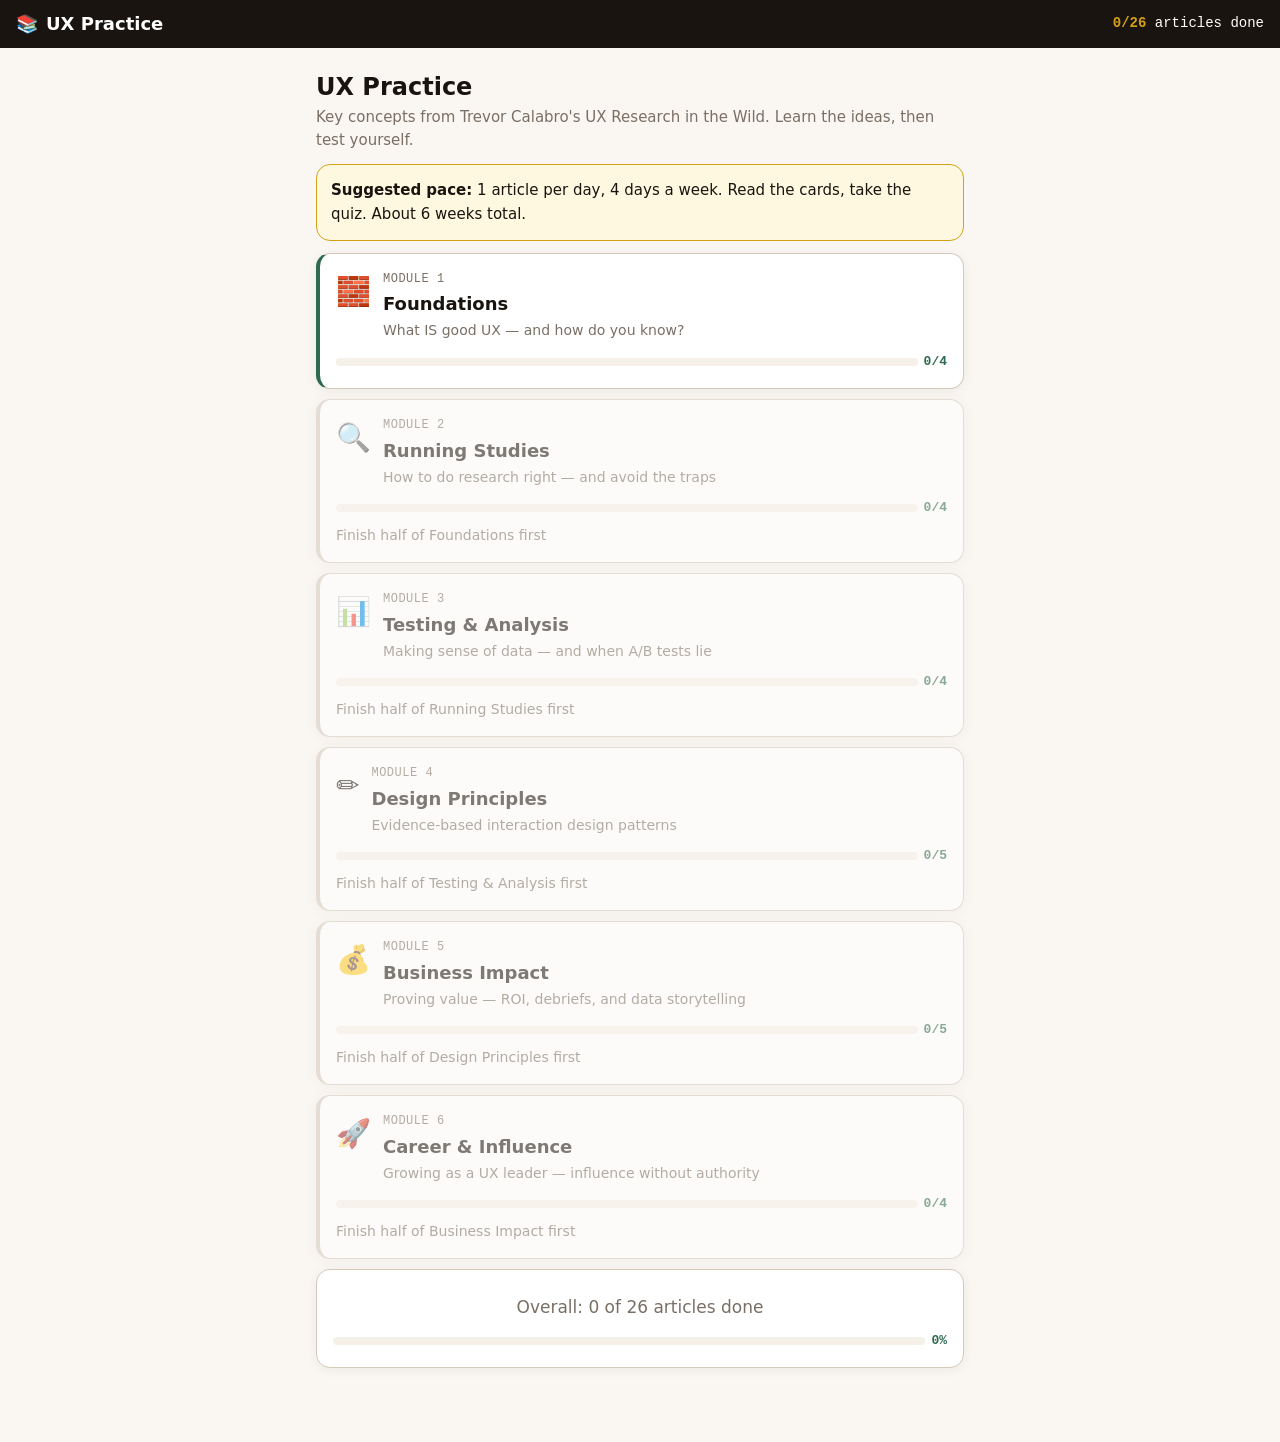
==== index.html @ 28910e95 "Add UX Practice app — Module 1 complete Static SPA for learning key UX concepts from Trevor Calabro'" ====
<!DOCTYPE html>
<html lang="en">
<head>
<meta charset="utf-8">
<meta name="viewport" content="width=device-width, initial-scale=1, viewport-fit=cover">
<title>UX Practice</title>
<meta name="robots" content="noindex, nofollow">
<meta name="theme-color" content="#1a1410">
<meta name="apple-mobile-web-app-capable" content="yes">
<meta name="apple-mobile-web-app-title" content="UX Practice">
<link rel="icon" href="data:image/svg+xml,<svg xmlns='http://www.w3.org/2000/svg' viewBox='0 0 32 32'><text x='4' y='26' font-size='28'>📚</text></svg>">
<link rel="stylesheet" href="style.css">
</head>
<body>
<header class="top">
  <a class="brand" href="#/">📚 <span>UX Practice</span></a>
  <div class="progress-summary" id="rank" aria-live="polite"></div>
</header>
<main id="app" tabindex="-1"></main>
<script src="app.js"></script>
</body>
</html>
---- style.css ----
:root{
  --bg:#faf7f2; --card:#fff; --ink:#1a1410; --muted:#7a6f65;
  --accent:#2d6a4f; --accent-light:#d8f3dc; --accent-dark:#1b4332;
  --warm:#c0392b; --warm-light:#fdeee2;
  --gold:#d4a017; --gold-bg:#fff8e1;
  --ok:#1e7f3c; --okbg:#e6f5ea; --near:#8a5a00; --nearbg:#fff4d6;
  --no:#a24a00; --nobg:#fdeee2;
  --border:#d4c9bb; --sky:#f5f0e8;
  --radius:14px; --shadow:0 2px 12px rgba(26,20,16,.06);
  --font:'IBM Plex Sans','Inter',system-ui,-apple-system,sans-serif;
  --mono:'IBM Plex Mono','SF Mono',monospace;
}
*{box-sizing:border-box}
html,body{margin:0}
body{font-family:var(--font);background:var(--bg);color:var(--ink);font-size:17px;line-height:1.55;-webkit-text-size-adjust:100%}
a{color:var(--accent)}

/* header */
.top{position:sticky;top:0;z-index:5;display:flex;align-items:center;justify-content:space-between;gap:12px;padding:10px 16px;padding-top:max(10px,env(safe-area-inset-top));background:var(--ink);color:#fff}
.brand{display:flex;align-items:center;gap:8px;color:#fff;text-decoration:none;font-weight:700;font-size:18px}
.progress-summary{font-size:14px;text-align:right;line-height:1.25;font-family:var(--mono)}
.progress-summary b{color:var(--gold)}

/* layout */
main{max-width:680px;margin:0 auto;padding:16px 16px 64px;outline:none}
h1{font-size:24px;margin:8px 0 4px;line-height:1.25}
h2{font-size:20px;margin:16px 0 8px}
h3{font-size:18px;margin:0 0 4px}
p{margin:8px 0}
.muted{color:var(--muted)}
.sub{font-size:15px;color:var(--muted);margin:0 0 12px}

/* cards */
.card{background:var(--card);border-radius:var(--radius);box-shadow:var(--shadow);padding:16px;margin:10px 0;border:1px solid var(--border)}
.tile{display:block;text-decoration:none;color:inherit;transition:transform .1s}
.tile:active{transform:scale(.99)}
.crumb{display:inline-flex;align-items:center;gap:6px;text-decoration:none;font-weight:600;color:var(--accent);padding:6px 0;min-height:44px;font-size:15px}

/* module cards on home */
.mod-card{border-left:4px solid var(--accent)}
.mod-card.locked{opacity:.55;border-left-color:var(--border)}
.mod-head{display:flex;gap:12px;align-items:flex-start}
.mod-icon{font-size:28px;flex:0 0 auto}
.mod-info{flex:1}
.mod-week{font-family:var(--mono);font-size:12px;text-transform:uppercase;letter-spacing:.5px;color:var(--muted)}
.mod-title{font-size:18px;font-weight:700;margin:2px 0}
.mod-sub{font-size:14px;color:var(--muted);margin:2px 0 0}
.mod-progress{margin-top:10px;display:flex;gap:6px;align-items:center}
.mod-bar{flex:1;height:8px;background:var(--sky);border-radius:99px;overflow:hidden}
.mod-bar>i{display:block;height:100%;background:var(--accent);border-radius:99px;transition:width .3s}
.mod-pct{font-size:13px;font-weight:600;color:var(--accent);font-family:var(--mono)}

/* article list */
.art-list{list-style:none;margin:0;padding:0}
.art-item{display:flex;align-items:center;justify-content:space-between;gap:10px;padding:12px 0;border-top:1px solid var(--sky)}
.art-item:first-child{border-top:0}
.art-item .lbl{font-weight:600;flex:1}
.art-item .lbl small{display:block;font-weight:400;font-size:14px;color:var(--muted)}

/* steps within article */
.steps{list-style:none;margin:0;padding:0}
.step{display:flex;align-items:center;justify-content:space-between;gap:10px;padding:12px 0;border-top:1px solid var(--sky)}
.step:first-child{border-top:0}
.step .lbl{font-weight:600}

/* buttons */
.btn{display:inline-flex;align-items:center;justify-content:center;gap:8px;min-height:48px;min-width:48px;padding:10px 18px;border-radius:12px;border:0;background:var(--accent);color:#fff;font:inherit;font-weight:700;font-size:16px;text-decoration:none;cursor:pointer;touch-action:manipulation}
.btn.secondary{background:#fff;color:var(--accent);border:2px solid var(--accent)}
.btn.small{min-height:40px;padding:8px 14px;font-size:15px}
.btn.wide{width:100%}
.btn.ghost{background:transparent;color:var(--accent);padding:6px 10px;min-height:40px}
.btn:disabled{opacity:.4;cursor:default}
.btn:focus-visible,.opt:focus-within,.tab:focus-visible,input:focus-visible{outline:3px solid var(--gold);outline-offset:2px}

/* progress bar */
.progress{height:10px;background:var(--sky);border-radius:99px;overflow:hidden;margin:8px 0 4px}
.progress>i{display:block;height:100%;background:linear-gradient(90deg,var(--accent),#40916c);border-radius:99px;transition:width .3s}
.dots{display:flex;gap:6px;justify-content:center;margin:6px 0}
.dots i{width:8px;height:8px;border-radius:50%;background:var(--border)}
.dots i.on{background:var(--accent)}

/* questions */
.q{font-size:19px;font-weight:600;margin:6px 0 12px;flex:1;line-height:1.35}
.qrow{display:flex;gap:10px;align-items:flex-start;justify-content:space-between}
.opts{display:grid;gap:8px;margin:12px 0}
.opt{display:flex;align-items:center;gap:12px;min-height:52px;padding:10px 14px;border:2px solid var(--border);border-radius:12px;background:#fff;cursor:pointer;font-size:17px;line-height:1.35}
.opt input{width:22px;height:22px;accent-color:var(--accent);flex:0 0 auto}
.opt.sel{border-color:var(--accent);background:var(--accent-light)}
.opt.right{border-color:var(--ok);background:var(--okbg)}
.opt.wrong{border-color:var(--no);background:var(--nobg)}
.opt .mark{font-size:13px;font-weight:700;margin-left:auto;white-space:nowrap}

/* feedback */
.fb{border-radius:12px;padding:14px 16px;margin:14px 0;font-size:16px;line-height:1.45}
.fb.ok{background:var(--okbg);color:#14532d}
.fb.near{background:var(--nearbg);color:#5c3d00}
.fb.no{background:var(--nobg);color:#6b3000}
.fb .head{display:block;font-size:18px;font-weight:700;margin-bottom:4px}

/* learn card visuals */
.vis{margin:12px 0}
.compare-grid{display:grid;grid-template-columns:1fr 1fr;gap:10px}
@media(max-width:480px){.compare-grid{grid-template-columns:1fr}}
.compare-box{border-radius:10px;padding:12px;font-size:14px}
.compare-box.left{background:var(--sky);border:1px solid var(--border)}
.compare-box.right{background:var(--ink);color:#f5f0e8}
.compare-label{font-family:var(--mono);font-size:11px;text-transform:uppercase;letter-spacing:.5px;margin-bottom:6px;opacity:.7}
.compare-box.right .compare-label{color:var(--warm)}
.compare-items{list-style:none;margin:0;padding:0}
.compare-items li{padding:3px 0;font-size:14px}
.compare-items li::before{content:"→ ";opacity:.5}

/* learn cards */
.learn-card{background:var(--card);border:1px solid var(--border);border-radius:var(--radius);padding:18px;margin:10px 0}
.learn-card h2{margin:0 0 8px;font-size:19px}
.learn-text{font-size:16px;line-height:1.55;white-space:pre-line}
.try-wrap{border:2px dashed var(--border);border-radius:12px;padding:14px;margin-top:14px;background:#fdfcfa}
.try-wrap h4{margin:0 0 6px;font-size:15px;color:var(--accent)}

/* result */
.result{text-align:center;padding:24px 16px}
.score{font-size:32px;font-weight:700;margin:8px 0}

/* utilities */
.row{display:flex;gap:10px;flex-wrap:wrap;align-items:center}
.row.end{justify-content:flex-end}
.row.between{justify-content:space-between}
.stack{display:flex;flex-direction:column;gap:8px;margin:14px 0}
.note{font-size:14px;color:var(--muted)}
.pill{display:inline-block;background:var(--accent-light);color:var(--accent-dark);border-radius:99px;padding:2px 10px;font-size:13px;font-weight:600}
.hint{margin-top:8px}
.hint summary{cursor:pointer;color:var(--accent);font-weight:600;font-size:14px}
.empty{text-align:center;padding:28px 16px}
.empty .big{font-size:44px}
.pop{animation:pop .25s ease-out}
@keyframes pop{from{opacity:0;transform:translateY(8px)}to{opacity:1;transform:translateY(0)}}
.guard label,.guard button,.guard input{pointer-events:none}

/* schedule on home */
.schedule-hint{background:var(--gold-bg);border:1px solid var(--gold);border-radius:var(--radius);padding:14px;margin:12px 0;font-size:15px}

/* source link */
.source{font-size:13px;font-family:var(--mono)}
.source a{color:var(--muted)}
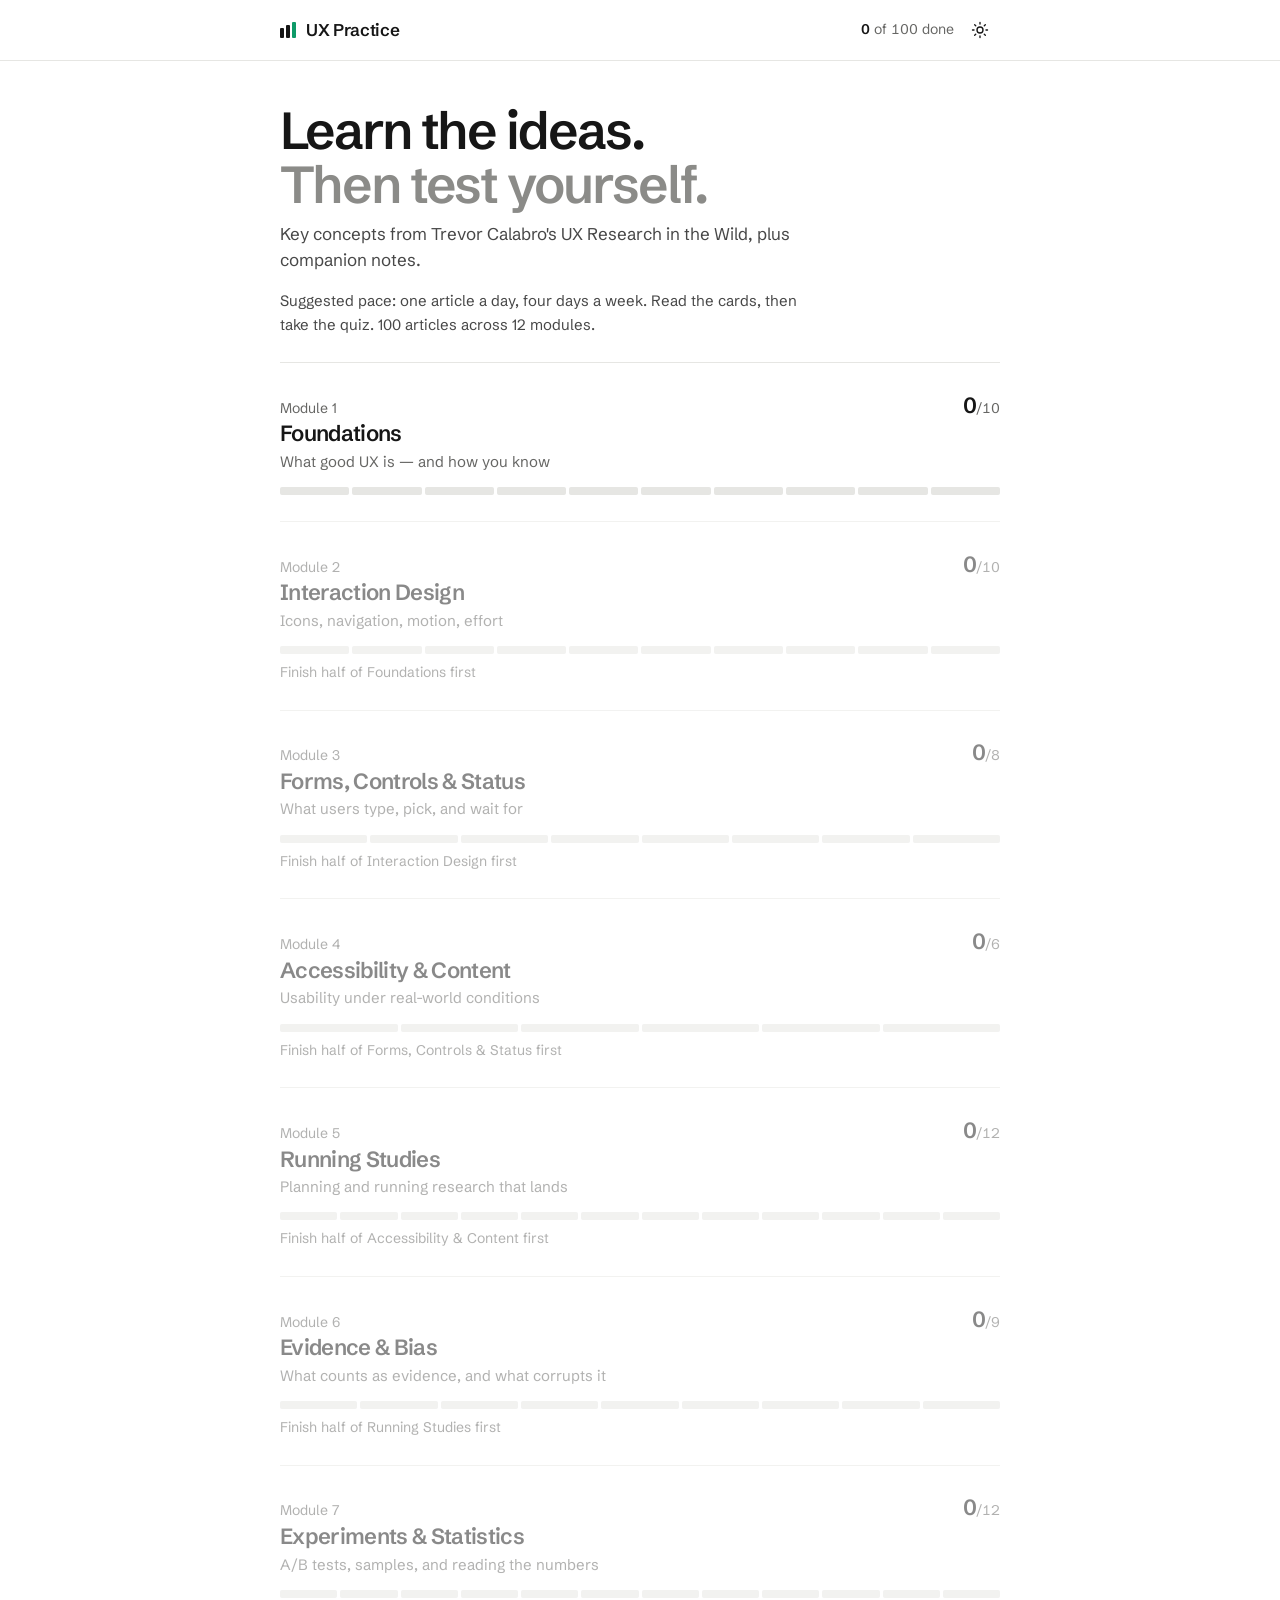
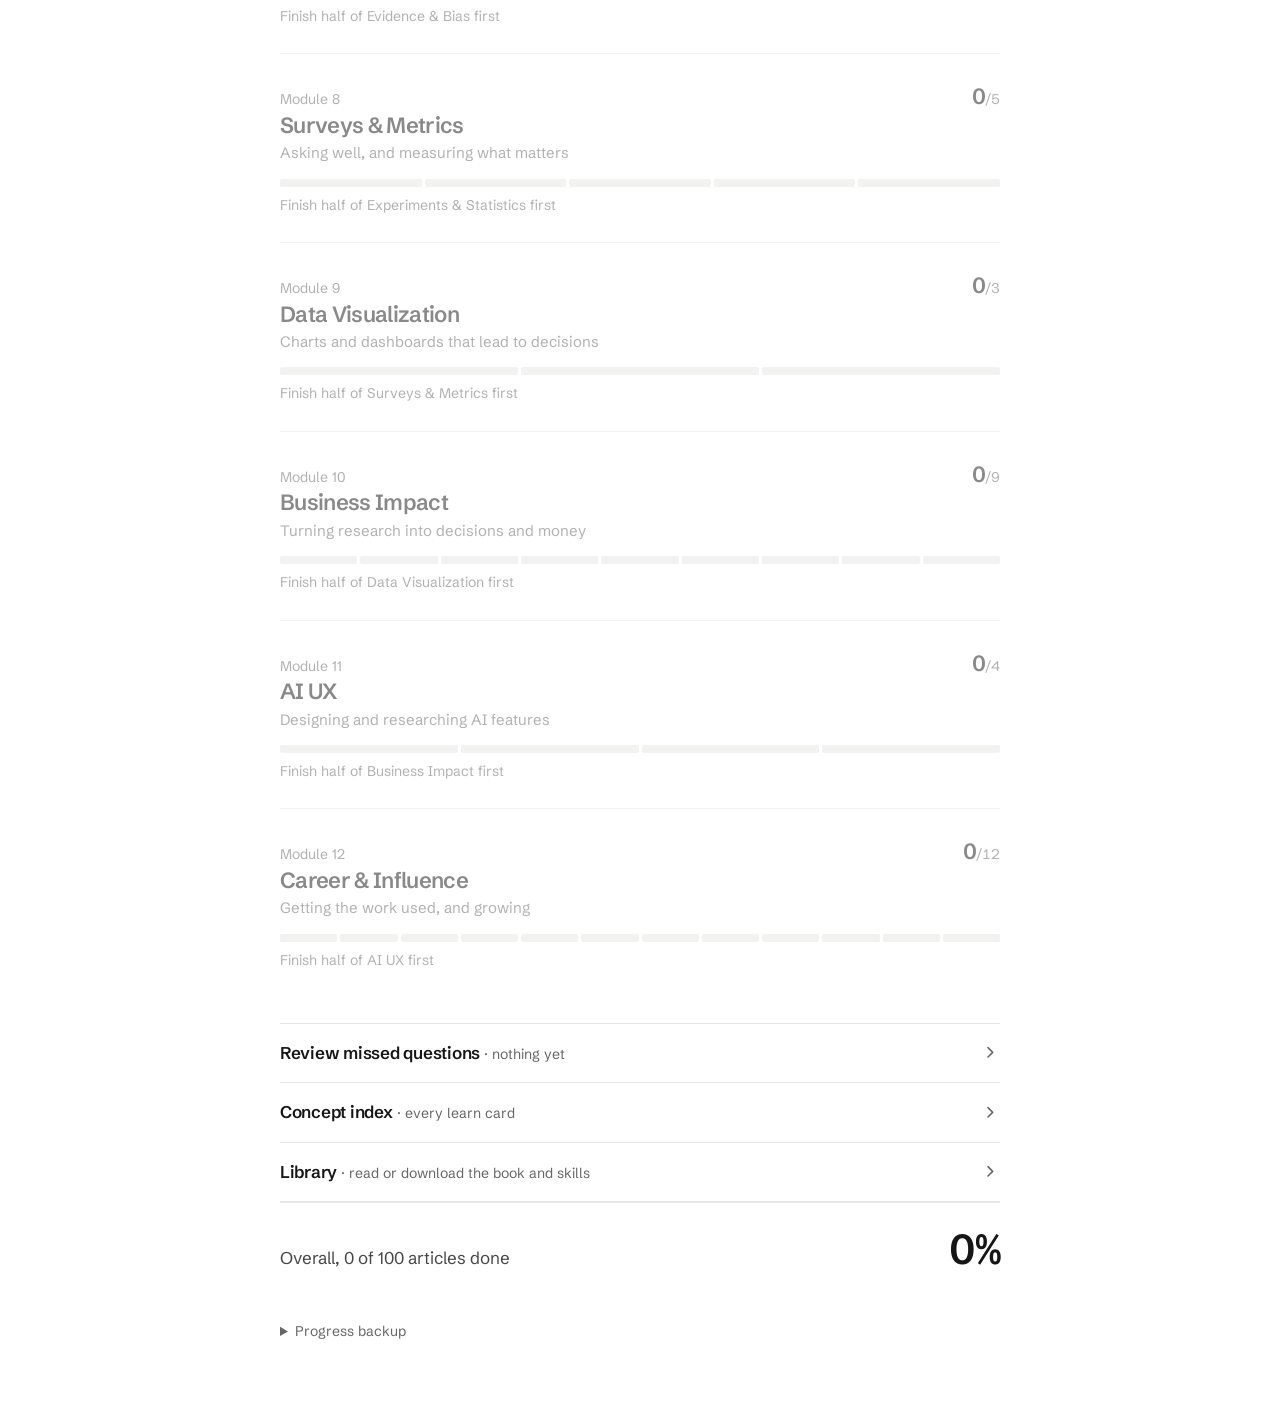
==== commit 470e21cb: "App: monochrome + green accent redesign, Schibsted Grotesk, strip progress, theme toggle" ====
--- a/index.html
+++ b/index.html
@@ -5,16 +5,28 @@
 <meta name="viewport" content="width=device-width, initial-scale=1, viewport-fit=cover">
 <title>UX Practice</title>
 <meta name="robots" content="noindex, nofollow">
-<meta name="theme-color" content="#1a1410">
+<meta name="theme-color" content="#ffffff" media="(prefers-color-scheme: light)">
+<meta name="theme-color" content="#141514" media="(prefers-color-scheme: dark)">
 <meta name="apple-mobile-web-app-capable" content="yes">
 <meta name="apple-mobile-web-app-title" content="UX Practice">
-<link rel="icon" href="data:image/svg+xml,<svg xmlns='http://www.w3.org/2000/svg' viewBox='0 0 32 32'><text x='4' y='26' font-size='28'>📚</text></svg>">
+<link rel="icon" href="data:image/svg+xml,<svg xmlns='http://www.w3.org/2000/svg' viewBox='0 0 32 32'><rect width='32' height='32' rx='7' fill='%23161616'/><rect x='7' y='15' width='5' height='10' fill='%23fff'/><rect x='13.5' y='11' width='5' height='14' fill='%23fff'/><rect x='20' y='7' width='5' height='18' fill='%230e9a68'/></svg>">
+<script>try{var t=localStorage.getItem('uxp-theme');if(t==='dark'||t==='light')document.documentElement.setAttribute('data-theme',t)}catch(e){}</script>
+<link rel="preload" href="fonts/schibsted-grotesk-latin-wght-normal.woff2" as="font" type="font/woff2" crossorigin>
+<link rel="stylesheet" href="tokens.css">
 <link rel="stylesheet" href="style.css">
 </head>
 <body>
 <header class="top">
-  <a class="brand" href="#/">📚 <span>UX Practice</span></a>
-  <div class="progress-summary" id="rank" aria-live="polite"></div>
+  <div class="top-in">
+    <a class="brand" href="#/" aria-label="UX Practice, home"><span class="mark" aria-hidden="true"><i></i><i></i><i></i></span><span>UX Practice</span></a>
+    <div class="top-r">
+      <div class="progress-summary" id="rank" aria-live="polite"></div>
+      <button class="theme" id="theme" type="button" aria-label="Switch colour theme">
+        <svg class="ico sun" viewBox="0 0 24 24" fill="none" stroke="currentColor" stroke-width="1.8" stroke-linecap="round" aria-hidden="true"><circle cx="12" cy="12" r="4"/><path d="M12 2v2M12 20v2M4.9 4.9l1.4 1.4M17.7 17.7l1.4 1.4M2 12h2M20 12h2M4.9 19.1l1.4-1.4M17.7 6.3l1.4-1.4"/></svg>
+        <svg class="ico moon" viewBox="0 0 24 24" fill="none" stroke="currentColor" stroke-width="1.8" stroke-linecap="round" stroke-linejoin="round" aria-hidden="true"><path d="M20 14.5A8 8 0 0 1 9.5 4a8 8 0 1 0 10.5 10.5z"/></svg>
+      </button>
+    </div>
+  </div>
 </header>
 <main id="app" tabindex="-1"></main>
 <script src="app.js"></script>
--- a/tokens.css
+++ b/tokens.css
@@ -0,0 +1,50 @@
+/* Design tokens — shared by the UX Practice app and the book.
+   Monochrome, one accent. Green marks outcomes only: done, correct, passed. */
+@font-face{
+  font-family:"Schibsted Grotesk";
+  src:url("fonts/schibsted-grotesk-latin-wght-normal.woff2") format("woff2");
+  font-weight:400 900;font-style:normal;font-display:swap;
+}
+:root{
+  --bg:#ffffff;
+  --surface:#f2f3f4;
+  --ink:#161616;
+  --ink-soft:#474747;
+  --ink-faint:#666664;   /* smallest text: 5.7:1 on bg */
+  --mute:#8b8b88;        /* second tone of two-tone statements, 24px+ only */
+  --line:#e6e6e3;
+  --line-strong:#c9c9c5;
+  --out:#0e9a68;         /* fills and marks */
+  --out-text:#0a7a52;    /* green text under 24px: 5.4:1 on bg */
+  --emph:#161616;        /* emphasis panels */
+  --emph-hover:#2a2a2a;
+  --on-emph:#ffffff;
+  --btn-bg:var(--ink);
+  --btn-fg:var(--bg);
+  --focus:#161616;
+
+  --r-sm:6px; --r-md:8px; --r-lg:10px; --r-xl:14px;
+  --phi-1:1rem; --phi-2:1.618rem; --phi-3:2.618rem; --phi-4:4.236rem;
+
+  --font:"Schibsted Grotesk",system-ui,-apple-system,"Segoe UI",Roboto,sans-serif;
+  --ease:cubic-bezier(.22,1,.36,1);
+  color-scheme:light;
+}
+@media (prefers-color-scheme:dark){
+  :root:not([data-theme="light"]){
+    --bg:#141514; --surface:#1e201f; --ink:#f1f1ef; --ink-soft:#c3c3bf;
+    --ink-faint:#9b9b97; --mute:#7a7a76; --line:#2e302f; --line-strong:#454845;
+    --out:#34c38f; --out-text:#4fd1a1;
+    --emph:#2a2d2b; --emph-hover:#343836; --on-emph:#f1f1ef;
+    --btn-bg:#f1f1ef; --btn-fg:#141514; --focus:#f1f1ef;
+    color-scheme:dark;
+  }
+}
+:root[data-theme="dark"]{
+  --bg:#141514; --surface:#1e201f; --ink:#f1f1ef; --ink-soft:#c3c3bf;
+  --ink-faint:#9b9b97; --mute:#7a7a76; --line:#2e302f; --line-strong:#454845;
+  --out:#34c38f; --out-text:#4fd1a1;
+  --emph:#2a2d2b; --emph-hover:#343836; --on-emph:#f1f1ef;
+  --btn-bg:#f1f1ef; --btn-fg:#141514; --focus:#f1f1ef;
+  color-scheme:dark;
+}
--- a/style.css
+++ b/style.css
@@ -1,144 +1,227 @@
-:root{
-  --bg:#faf7f2; --card:#fff; --ink:#1a1410; --muted:#7a6f65;
-  --accent:#2d6a4f; --accent-light:#d8f3dc; --accent-dark:#1b4332;
-  --warm:#c0392b; --warm-light:#fdeee2;
-  --gold:#d4a017; --gold-bg:#fff8e1;
-  --ok:#1e7f3c; --okbg:#e6f5ea; --near:#8a5a00; --nearbg:#fff4d6;
-  --no:#a24a00; --nobg:#fdeee2;
-  --border:#d4c9bb; --sky:#f5f0e8;
-  --radius:14px; --shadow:0 2px 12px rgba(26,20,16,.06);
-  --font:'IBM Plex Sans','Inter',system-ui,-apple-system,sans-serif;
-  --mono:'IBM Plex Mono','SF Mono',monospace;
-}
+/* UX Practice — monochrome with one outcome accent. Tokens live in tokens.css. */
 *{box-sizing:border-box}
 html,body{margin:0}
-body{font-family:var(--font);background:var(--bg);color:var(--ink);font-size:17px;line-height:1.55;-webkit-text-size-adjust:100%}
-a{color:var(--accent)}
+html{-webkit-text-size-adjust:100%}
+body{font-family:var(--font);background:var(--bg);color:var(--ink);font-size:1.0625rem;line-height:1.55;font-weight:400;-webkit-font-smoothing:antialiased;text-rendering:optimizeLegibility}
+a{color:var(--ink);text-decoration-color:var(--line-strong);text-underline-offset:3px}
+a:hover{text-decoration-color:var(--ink)}
+:focus-visible{outline:2px solid var(--focus);outline-offset:3px;border-radius:var(--r-sm)}
+main:focus,main:focus-visible{outline:none}
+.num{font-variant-numeric:tabular-nums}
+.sr{position:absolute;width:1px;height:1px;overflow:hidden;clip:rect(0 0 0 0);white-space:nowrap}
+.ico{width:1.1em;height:1.1em;flex:0 0 auto;display:inline-block;vertical-align:-.17em}
 
 /* header */
-.top{position:sticky;top:0;z-index:5;display:flex;align-items:center;justify-content:space-between;gap:12px;padding:10px 16px;padding-top:max(10px,env(safe-area-inset-top));background:var(--ink);color:#fff}
-.brand{display:flex;align-items:center;gap:8px;color:#fff;text-decoration:none;font-weight:700;font-size:18px}
-.progress-summary{font-size:14px;text-align:right;line-height:1.25;font-family:var(--mono)}
-.progress-summary b{color:var(--gold)}
-
-/* layout */
-main{max-width:680px;margin:0 auto;padding:16px 16px 64px;outline:none}
-h1{font-size:24px;margin:8px 0 4px;line-height:1.25}
-h2{font-size:20px;margin:16px 0 8px}
-h3{font-size:18px;margin:0 0 4px}
-p{margin:8px 0}
-.muted{color:var(--muted)}
-.sub{font-size:15px;color:var(--muted);margin:0 0 12px}
-
-/* cards */
-.card{background:var(--card);border-radius:var(--radius);box-shadow:var(--shadow);padding:16px;margin:10px 0;border:1px solid var(--border)}
-.tile{display:block;text-decoration:none;color:inherit;transition:transform .1s}
-.tile:active{transform:scale(.99)}
-.crumb{display:inline-flex;align-items:center;gap:6px;text-decoration:none;font-weight:600;color:var(--accent);padding:6px 0;min-height:44px;font-size:15px}
-
-/* module cards on home */
-.mod-card{border-left:4px solid var(--accent)}
-.mod-card.locked{opacity:.55;border-left-color:var(--border)}
-.mod-head{display:flex;gap:12px;align-items:flex-start}
-.mod-icon{font-size:28px;flex:0 0 auto}
-.mod-info{flex:1}
-.mod-week{font-family:var(--mono);font-size:12px;text-transform:uppercase;letter-spacing:.5px;color:var(--muted)}
-.mod-title{font-size:18px;font-weight:700;margin:2px 0}
-.mod-sub{font-size:14px;color:var(--muted);margin:2px 0 0}
-.mod-progress{margin-top:10px;display:flex;gap:6px;align-items:center}
-.mod-bar{flex:1;height:8px;background:var(--sky);border-radius:99px;overflow:hidden}
-.mod-bar>i{display:block;height:100%;background:var(--accent);border-radius:99px;transition:width .3s}
-.mod-pct{font-size:13px;font-weight:600;color:var(--accent);font-family:var(--mono)}
-
-/* article list */
-.art-list{list-style:none;margin:0;padding:0}
-.art-item{display:flex;align-items:center;justify-content:space-between;gap:10px;padding:12px 0;border-top:1px solid var(--sky)}
-.art-item:first-child{border-top:0}
-.art-item .lbl{font-weight:600;flex:1}
-.art-item .lbl small{display:block;font-weight:400;font-size:14px;color:var(--muted)}
-
-/* steps within article */
-.steps{list-style:none;margin:0;padding:0}
-.step{display:flex;align-items:center;justify-content:space-between;gap:10px;padding:12px 0;border-top:1px solid var(--sky)}
-.step:first-child{border-top:0}
-.step .lbl{font-weight:600}
+.top{position:sticky;top:0;z-index:5;background:var(--bg);border-bottom:1px solid var(--line)}
+.top-in{max-width:760px;margin:0 auto;display:flex;align-items:center;justify-content:space-between;gap:12px;padding:10px 20px;padding-top:max(10px,env(safe-area-inset-top))}
+.brand{display:flex;align-items:center;gap:10px;color:var(--ink);text-decoration:none;font-weight:600;font-size:1.0625rem;letter-spacing:-.02em}
+.mark{display:flex;gap:2px;align-items:flex-end;height:16px}
+.mark i{display:block;width:4px;background:var(--ink);border-radius:1px}
+.mark i:nth-child(1){height:60%}.mark i:nth-child(2){height:80%}.mark i:nth-child(3){height:100%;background:var(--out)}
+.top-r{display:flex;align-items:center;gap:6px}
+.progress-summary{font-size:.875rem;color:var(--ink-faint);font-variant-numeric:tabular-nums}
+.progress-summary b{color:var(--ink);font-weight:600}
+.theme{appearance:none;border:0;background:transparent;color:var(--ink);width:40px;height:40px;border-radius:var(--r-md);display:grid;place-items:center;cursor:pointer}
+.theme:hover{background:var(--surface)}
+.theme .ico{width:18px;height:18px}
+.theme .moon{display:none}
+:root[data-theme="dark"] .theme .sun{display:none}
+:root[data-theme="dark"] .theme .moon{display:inline-block}
+@media (prefers-color-scheme:dark){
+  :root:not([data-theme="light"]) .theme .sun{display:none}
+  :root:not([data-theme="light"]) .theme .moon{display:inline-block}
+}
+
+/* layout and type */
+main{max-width:760px;margin:0 auto;padding:var(--phi-2) 20px var(--phi-4);outline:none}
+h1{font-size:clamp(2rem,6.2vw,3.25rem);line-height:1.04;font-weight:600;letter-spacing:-.04em;margin:var(--phi-1) 0 .6rem;text-wrap:balance}
+h2{font-size:1.618rem;line-height:1.15;font-weight:600;letter-spacing:-.035em;margin:var(--phi-2) 0 .5rem}
+h3{font-size:1.1875rem;line-height:1.3;font-weight:600;letter-spacing:-.02em;margin:0 0 4px}
+p{margin:.5rem 0}
+.muted{color:var(--ink-soft)}
+.sub{font-size:1.0625rem;color:var(--ink-soft);margin:0 0 var(--phi-1);max-width:60ch}
+.statement{color:var(--ink)}
+.statement span{color:var(--mute)}
+.note{font-size:.875rem;color:var(--ink-faint)}
+.crumb{display:inline-flex;align-items:center;gap:6px;text-decoration:none;font-weight:500;color:var(--ink-soft);padding:6px 0;min-height:44px;font-size:.9375rem}
+.crumb:hover{color:var(--ink)}
+
+/* rows replace cards */
+.card{padding:var(--phi-2) 0;margin:0;border-top:1px solid var(--line)}
+.panel{background:var(--surface);border-radius:var(--r-lg);padding:var(--phi-2)}
+.tile{display:block;text-decoration:none;color:inherit}
+
+/* the strip: one mark per article */
+.strip{display:flex;gap:3px;height:8px}
+.strip i{flex:1;min-width:3px;background:var(--line);border-radius:2px}
+.strip i.l{background:var(--ink-faint)}
+.strip i.d{background:var(--out)}
+.strip.cards i.on{background:var(--ink)}
+
+/* home: module rows */
+.mod-card{display:block;padding:var(--phi-2) 0;border-top:1px solid var(--line);text-decoration:none;color:inherit}
+.mod-card:hover .mod-title{text-decoration:underline;text-decoration-thickness:1px;text-underline-offset:4px}
+.mod-card.locked{opacity:.5}
+.mod-head{display:flex;justify-content:space-between;align-items:baseline;gap:16px}
+.mod-info{flex:1;min-width:0}
+.mod-week{font-size:.875rem;color:var(--ink-faint)}
+.mod-title{font-size:1.375rem;line-height:1.2;font-weight:600;letter-spacing:-.03em;margin:2px 0}
+.mod-sub{font-size:.9375rem;color:var(--ink-faint);margin:2px 0 0}
+.mod-count{font-size:1.375rem;font-weight:600;letter-spacing:-.03em;font-variant-numeric:tabular-nums;white-space:nowrap}
+.mod-count small{font-size:.875rem;font-weight:400;color:var(--ink-faint);letter-spacing:0}
+.mod-count.done{color:var(--out-text)}
+.mod-card .strip{margin-top:14px}
+.home-tools{margin-top:var(--phi-2)}
+.overall{display:flex;align-items:baseline;justify-content:space-between;gap:16px;border-top:1px solid var(--line);padding:var(--phi-2) 0 var(--phi-1)}
+.overall .big{font-size:var(--phi-3);line-height:1;font-weight:600;letter-spacing:-.04em;font-variant-numeric:tabular-nums}
+.overall .big.done{color:var(--out-text)}
+.pace{font-size:.9375rem;color:var(--ink-soft);margin:0 0 var(--phi-2);max-width:60ch}
+
+/* module page: article rows */
+.art{display:grid;grid-template-columns:2.6rem 1fr;column-gap:8px;padding:var(--phi-2) 0;border-top:1px solid var(--line)}
+.art-n{font-size:.9375rem;color:var(--ink-faint);font-variant-numeric:tabular-nums;padding-top:.28rem}
+.art h3{display:flex;align-items:center;gap:8px;font-size:1.25rem;letter-spacing:-.03em}
+.art h3 .ok{color:var(--out);width:1.05em;height:1.05em}
+.art-sum{color:var(--ink-soft);margin:4px 0 0;font-size:1rem}
+.art-actions{display:flex;flex-wrap:wrap;gap:8px 10px;align-items:center;margin-top:14px}
+.art-actions .score{font-size:.875rem;color:var(--ink-faint);font-variant-numeric:tabular-nums;margin:0 6px 0 2px}
+.source{font-size:.8125rem;color:var(--ink-faint);margin-top:12px}
+.source a{color:var(--ink-faint)}
+.pill{display:inline-block;background:var(--surface);color:var(--ink);border-radius:99px;padding:2px 10px;font-size:.8125rem;font-weight:500}
+.modreview{padding:var(--phi-2);border:1px solid var(--line);border-radius:var(--r-lg);margin-top:var(--phi-2)}
+.modreview h3{margin:0}
 
 /* buttons */
-.btn{display:inline-flex;align-items:center;justify-content:center;gap:8px;min-height:48px;min-width:48px;padding:10px 18px;border-radius:12px;border:0;background:var(--accent);color:#fff;font:inherit;font-weight:700;font-size:16px;text-decoration:none;cursor:pointer;touch-action:manipulation}
-.btn.secondary{background:#fff;color:var(--accent);border:2px solid var(--accent)}
-.btn.small{min-height:40px;padding:8px 14px;font-size:15px}
+.btn{display:inline-flex;align-items:center;justify-content:center;gap:8px;min-height:48px;min-width:48px;padding:10px 20px;border-radius:var(--r-md);border:1px solid var(--btn-bg);background:var(--btn-bg);color:var(--btn-fg);font:inherit;font-weight:500;font-size:1rem;letter-spacing:-.01em;text-decoration:none;cursor:pointer;touch-action:manipulation;transition:background .2s var(--ease),border-color .2s var(--ease)}
+.btn:hover{background:var(--emph-hover);border-color:var(--emph-hover);color:var(--on-emph)}
+.btn.secondary{background:transparent;color:var(--ink);border-color:var(--line-strong)}
+.btn.secondary:hover{background:var(--surface);border-color:var(--ink);color:var(--ink)}
+.btn.small{min-height:40px;padding:6px 14px;font-size:.9375rem}
 .btn.wide{width:100%}
-.btn.ghost{background:transparent;color:var(--accent);padding:6px 10px;min-height:40px}
+.btn.ghost{background:transparent;border-color:transparent;color:var(--ink);padding:6px 10px;min-height:40px}
+.btn.ghost:hover{background:var(--surface);color:var(--ink)}
 .btn:disabled{opacity:.4;cursor:default}
-.btn:focus-visible,.opt:focus-within,.tab:focus-visible,input:focus-visible{outline:3px solid var(--gold);outline-offset:2px}
-
-/* progress bar */
-.progress{height:10px;background:var(--sky);border-radius:99px;overflow:hidden;margin:8px 0 4px}
-.progress>i{display:block;height:100%;background:linear-gradient(90deg,var(--accent),#40916c);border-radius:99px;transition:width .3s}
-.dots{display:flex;gap:6px;justify-content:center;margin:6px 0}
-.dots i{width:8px;height:8px;border-radius:50%;background:var(--border)}
-.dots i.on{background:var(--accent)}
+
+/* progress */
+.progress{margin:8px 0 6px}
+.progress .strip{height:6px}
 
 /* questions */
-.q{font-size:19px;font-weight:600;margin:6px 0 12px;flex:1;line-height:1.35}
+.q{font-size:1.375rem;font-weight:600;letter-spacing:-.025em;margin:6px 0 var(--phi-1);flex:1;line-height:1.3;text-wrap:pretty}
 .qrow{display:flex;gap:10px;align-items:flex-start;justify-content:space-between}
-.opts{display:grid;gap:8px;margin:12px 0}
-.opt{display:flex;align-items:center;gap:12px;min-height:52px;padding:10px 14px;border:2px solid var(--border);border-radius:12px;background:#fff;cursor:pointer;font-size:17px;line-height:1.35}
-.opt input{width:22px;height:22px;accent-color:var(--accent);flex:0 0 auto}
-.opt.sel{border-color:var(--accent);background:var(--accent-light)}
-.opt.right{border-color:var(--ok);background:var(--okbg)}
-.opt.wrong{border-color:var(--no);background:var(--nobg)}
-.opt .mark{font-size:13px;font-weight:700;margin-left:auto;white-space:nowrap}
+.opts{display:grid;gap:8px;margin:var(--phi-1) 0}
+.opt{position:relative;display:flex;align-items:center;gap:14px;min-height:52px;padding:12px 16px;border:1px solid var(--line-strong);border-radius:var(--r-md);background:var(--bg);cursor:pointer;font-size:1.0625rem;line-height:1.35;transition:border-color .2s var(--ease),background .2s var(--ease)}
+.opt:hover{border-color:var(--ink)}
+.opt input{appearance:none;-webkit-appearance:none;margin:0;width:20px;height:20px;flex:0 0 auto;border:1.5px solid var(--ink-faint);border-radius:50%;background:transparent;display:grid;place-content:center;cursor:inherit}
+.opt input::before{content:"";width:10px;height:10px;border-radius:50%;background:var(--ink);transform:scale(0);transition:transform .2s var(--ease)}
+.opt input:checked{border-color:var(--ink)}
+.opt input:checked::before{transform:scale(1)}
+.opt:has(input:focus-visible){outline:2px solid var(--focus);outline-offset:3px}
+.opt.sel{border-color:var(--ink);background:var(--surface)}
+.opt.right{border-color:var(--out);background:var(--bg)}
+.opt.right input{border-color:var(--out)}
+.opt.right input::before{background:var(--out);transform:scale(1)}
+.opt.wrong{border-color:var(--ink-faint);border-style:dashed;background:var(--surface)}
+.opt .mark2{font-size:.8125rem;font-weight:600;margin-left:auto;white-space:nowrap;display:inline-flex;align-items:center;gap:4px}
+.opt.right .mark2{color:var(--out-text)}
+.opt.wrong .mark2{color:var(--ink-soft)}
+.opt input:disabled{cursor:default}
 
 /* feedback */
-.fb{border-radius:12px;padding:14px 16px;margin:14px 0;font-size:16px;line-height:1.45}
-.fb.ok{background:var(--okbg);color:#14532d}
-.fb.near{background:var(--nearbg);color:#5c3d00}
-.fb.no{background:var(--nobg);color:#6b3000}
-.fb .head{display:block;font-size:18px;font-weight:700;margin-bottom:4px}
-
-/* learn card visuals */
-.vis{margin:12px 0}
+.fb{border-radius:var(--r-lg);padding:var(--phi-1) 1.2rem;margin:var(--phi-1) 0;font-size:1rem;line-height:1.5;background:var(--surface);color:var(--ink)}
+.fb.ok{box-shadow:inset 0 0 0 1px var(--out)}
+.fb.no{box-shadow:inset 0 0 0 1px var(--line-strong)}
+.fb.need{padding:10px 14px;font-size:.9375rem;color:var(--ink-soft)}
+.fb .head{display:block;font-size:1.0625rem;font-weight:600;letter-spacing:-.015em;margin-bottom:4px}
+.fb.ok .head{color:var(--out-text)}
+
+/* learn cards */
+.vis{margin:var(--phi-1) 0}
 .compare-grid{display:grid;grid-template-columns:1fr 1fr;gap:10px}
-@media(max-width:480px){.compare-grid{grid-template-columns:1fr}}
-.compare-box{border-radius:10px;padding:12px;font-size:14px}
-.compare-box.left{background:var(--sky);border:1px solid var(--border)}
-.compare-box.right{background:var(--ink);color:#f5f0e8}
-.compare-label{font-family:var(--mono);font-size:11px;text-transform:uppercase;letter-spacing:.5px;margin-bottom:6px;opacity:.7}
-.compare-box.right .compare-label{color:var(--warm)}
+@media(max-width:520px){.compare-grid{grid-template-columns:1fr}}
+.compare-box{border-radius:var(--r-lg);padding:var(--phi-1);font-size:.9375rem}
+.compare-box.left{background:var(--surface)}
+.compare-box.right{background:var(--emph);color:var(--on-emph)}
+.compare-label{font-size:.875rem;font-weight:600;letter-spacing:-.01em;margin-bottom:6px;opacity:.75}
 .compare-items{list-style:none;margin:0;padding:0}
-.compare-items li{padding:3px 0;font-size:14px}
-.compare-items li::before{content:"→ ";opacity:.5}
-
-/* learn cards */
-.learn-card{background:var(--card);border:1px solid var(--border);border-radius:var(--radius);padding:18px;margin:10px 0}
-.learn-card h2{margin:0 0 8px;font-size:19px}
-.learn-text{font-size:16px;line-height:1.55;white-space:pre-line}
-.try-wrap{border:2px dashed var(--border);border-radius:12px;padding:14px;margin-top:14px;background:#fdfcfa}
-.try-wrap h4{margin:0 0 6px;font-size:15px;color:var(--accent)}
+.compare-items li{padding:4px 0;font-size:.9375rem;border-top:1px solid color-mix(in srgb,currentColor 15%,transparent)}
+.compare-items li:first-child{border-top:0}
+.learn-card{padding:var(--phi-1) 0 var(--phi-2)}
+.learn-card h2{margin:0 0 .6rem;font-size:clamp(1.6rem,4.6vw,2.25rem);line-height:1.1;letter-spacing:-.04em;text-wrap:balance}
+.learn-text{font-size:1.0625rem;line-height:1.6;white-space:pre-line;max-width:62ch}
+.try-wrap{background:var(--surface);border-radius:var(--r-lg);padding:var(--phi-2);margin-top:var(--phi-2)}
+.try-wrap h4{margin:0 0 6px;font-size:.9375rem;font-weight:600;color:var(--ink-soft);letter-spacing:-.01em}
+.try-wrap .opt{background:var(--bg)}
 
 /* result */
-.result{text-align:center;padding:24px 16px}
-.score{font-size:32px;font-weight:700;margin:8px 0}
+.result{padding:var(--phi-2) 0}
+.result .score{font-size:var(--phi-4);line-height:1;font-weight:600;letter-spacing:-.05em;margin:0 0 var(--phi-1);font-variant-numeric:tabular-nums}
+.result .score.pass{color:var(--out-text)}
+.result .score small{font-size:1.618rem;color:var(--mute);letter-spacing:-.03em;font-weight:600}
+.result .msg{font-size:1.375rem;font-weight:600;letter-spacing:-.025em;margin:0}
 
 /* utilities */
 .row{display:flex;gap:10px;flex-wrap:wrap;align-items:center}
 .row.end{justify-content:flex-end}
 .row.between{justify-content:space-between}
-.stack{display:flex;flex-direction:column;gap:8px;margin:14px 0}
-.note{font-size:14px;color:var(--muted)}
-.pill{display:inline-block;background:var(--accent-light);color:var(--accent-dark);border-radius:99px;padding:2px 10px;font-size:13px;font-weight:600}
+.stack{display:flex;flex-direction:column;gap:8px;margin:var(--phi-1) 0}
 .hint{margin-top:8px}
-.hint summary{cursor:pointer;color:var(--accent);font-weight:600;font-size:14px}
-.empty{text-align:center;padding:28px 16px}
-.empty .big{font-size:44px}
-.pop{animation:pop .25s ease-out}
-@keyframes pop{from{opacity:0;transform:translateY(8px)}to{opacity:1;transform:translateY(0)}}
+.hint summary{cursor:pointer;color:var(--ink-soft);font-weight:500;font-size:.9375rem}
+.empty{padding:var(--phi-3) 0}
+.pop{animation:pop .3s var(--ease)}
+@keyframes pop{from{opacity:0;transform:translateY(6px)}to{opacity:1;transform:none}}
+@media (prefers-reduced-motion:reduce){*,*::before,*::after{animation:none!important;transition:none!important;scroll-behavior:auto!important}}
 .guard label,.guard button,.guard input{pointer-events:none}
 
-/* schedule on home */
-.schedule-hint{background:var(--gold-bg);border:1px solid var(--gold);border-radius:var(--radius);padding:14px;margin:12px 0;font-size:15px}
-
-/* source link */
-.source{font-size:13px;font-family:var(--mono)}
-.source a{color:var(--muted)}
+/* tools list on home */
+.tools{padding:0;border-top:1px solid var(--line)}
+.toolrow{display:flex;align-items:center;justify-content:space-between;gap:12px;padding:var(--phi-1) 0;color:var(--ink);text-decoration:none;border-bottom:1px solid var(--line);min-height:56px}
+.toolrow b{font-weight:600;letter-spacing:-.015em}
+.toolrow .chev{color:var(--ink-faint)}
+.toolrow:hover b{text-decoration:underline;text-underline-offset:4px;text-decoration-thickness:1px}
+.review-list{margin:10px 0 0;padding-left:20px}
+.review-list li{padding:2px 0}
+
+/* concept index */
+.idxfilter{width:100%;margin:var(--phi-1) 0;padding:12px 14px;font:inherit;font-size:1rem;border:1px solid var(--line-strong);border-radius:var(--r-md);background:var(--bg);color:var(--ink)}
+.idxfilter:focus-visible{outline:2px solid var(--focus);outline-offset:2px}
+.idxmod{padding:0;margin-top:var(--phi-2);border:0}
+.idxmodname{margin:0;padding:8px 0;font-size:1.1875rem;font-weight:600;letter-spacing:-.025em;border-bottom:1px solid var(--ink)}
+.idxrow{display:block;padding:12px 0;color:var(--ink);text-decoration:none;border-bottom:1px solid var(--line)}
+.idxrow:hover .idxcard{text-decoration:underline;text-underline-offset:3px;text-decoration-thickness:1px}
+.idxcard{display:block;font-weight:500;line-height:1.35}
+.idxart{display:block;font-size:.8125rem;color:var(--ink-faint);margin-top:2px}
+
+/* library */
+.lib-kicker{margin:0;font-size:.875rem;font-weight:500;color:var(--ink-faint)}
+.lib-title{margin:2px 0 6px}
+.lib-item{padding:var(--phi-2) 0}
+.lib-item h3{margin:0 0 2px;font-size:1.375rem;letter-spacing:-.03em}
+.lib-actions{margin-top:14px;gap:8px}
+.lib-head{margin-top:var(--phi-3)}
+.lib-head h2{margin:0}
+.lib-guide{display:flex;justify-content:space-between;align-items:center;gap:12px;font-weight:600}
+.lib-guide .chev{color:var(--ink-faint)}
+.lib-refs a{white-space:nowrap}
+.md{font-size:1rem;line-height:1.65;overflow-wrap:anywhere}
+.md h2{font-size:1.75rem;margin:4px 0 10px}
+.md h3{font-size:1.25rem;margin:var(--phi-2) 0 8px;padding-top:var(--phi-1);border-top:1px solid var(--line)}
+.md h4,.md h5{font-size:1rem;margin:18px 0 6px}
+.md ul,.md ol{padding-left:22px;margin:8px 0}
+.md li{margin:4px 0}
+.md code{font-family:ui-monospace,"SF Mono",Menlo,Consolas,monospace;font-size:.86em;background:var(--surface);padding:1px 5px;border-radius:var(--r-sm)}
+.md pre{background:var(--surface);padding:var(--phi-1);border-radius:var(--r-lg);overflow-x:auto;font-size:.875rem}
+.md pre code{background:none;padding:0}
+.md blockquote{margin:10px 0;padding:4px 14px;border-left:1px solid var(--line-strong);color:var(--ink-soft)}
+.md hr{border:0;border-top:1px solid var(--line);margin:var(--phi-2) 0}
+.md-desc{font-size:.9375rem;color:var(--ink-soft);border-bottom:1px solid var(--line);padding-bottom:12px}
+.md-table{overflow-x:auto;margin:10px 0;-webkit-overflow-scrolling:touch}
+.md table{border-collapse:collapse;font-size:.875rem;min-width:100%;overflow-wrap:normal;word-break:normal}
+.md th,.md td{border:0;border-bottom:1px solid var(--line);padding:8px 10px;text-align:left;vertical-align:top;min-width:8.5em;hyphens:auto}
+.md td:first-child,.md th:first-child{min-width:6.5em}
+.md th{font-weight:600;border-bottom-color:var(--ink)}
+
+/* backup */
+.backup-section{margin:var(--phi-2) 0 0;padding:0}
+.backup-section summary{cursor:pointer;padding:8px 0}
+.danger{color:var(--ink)}
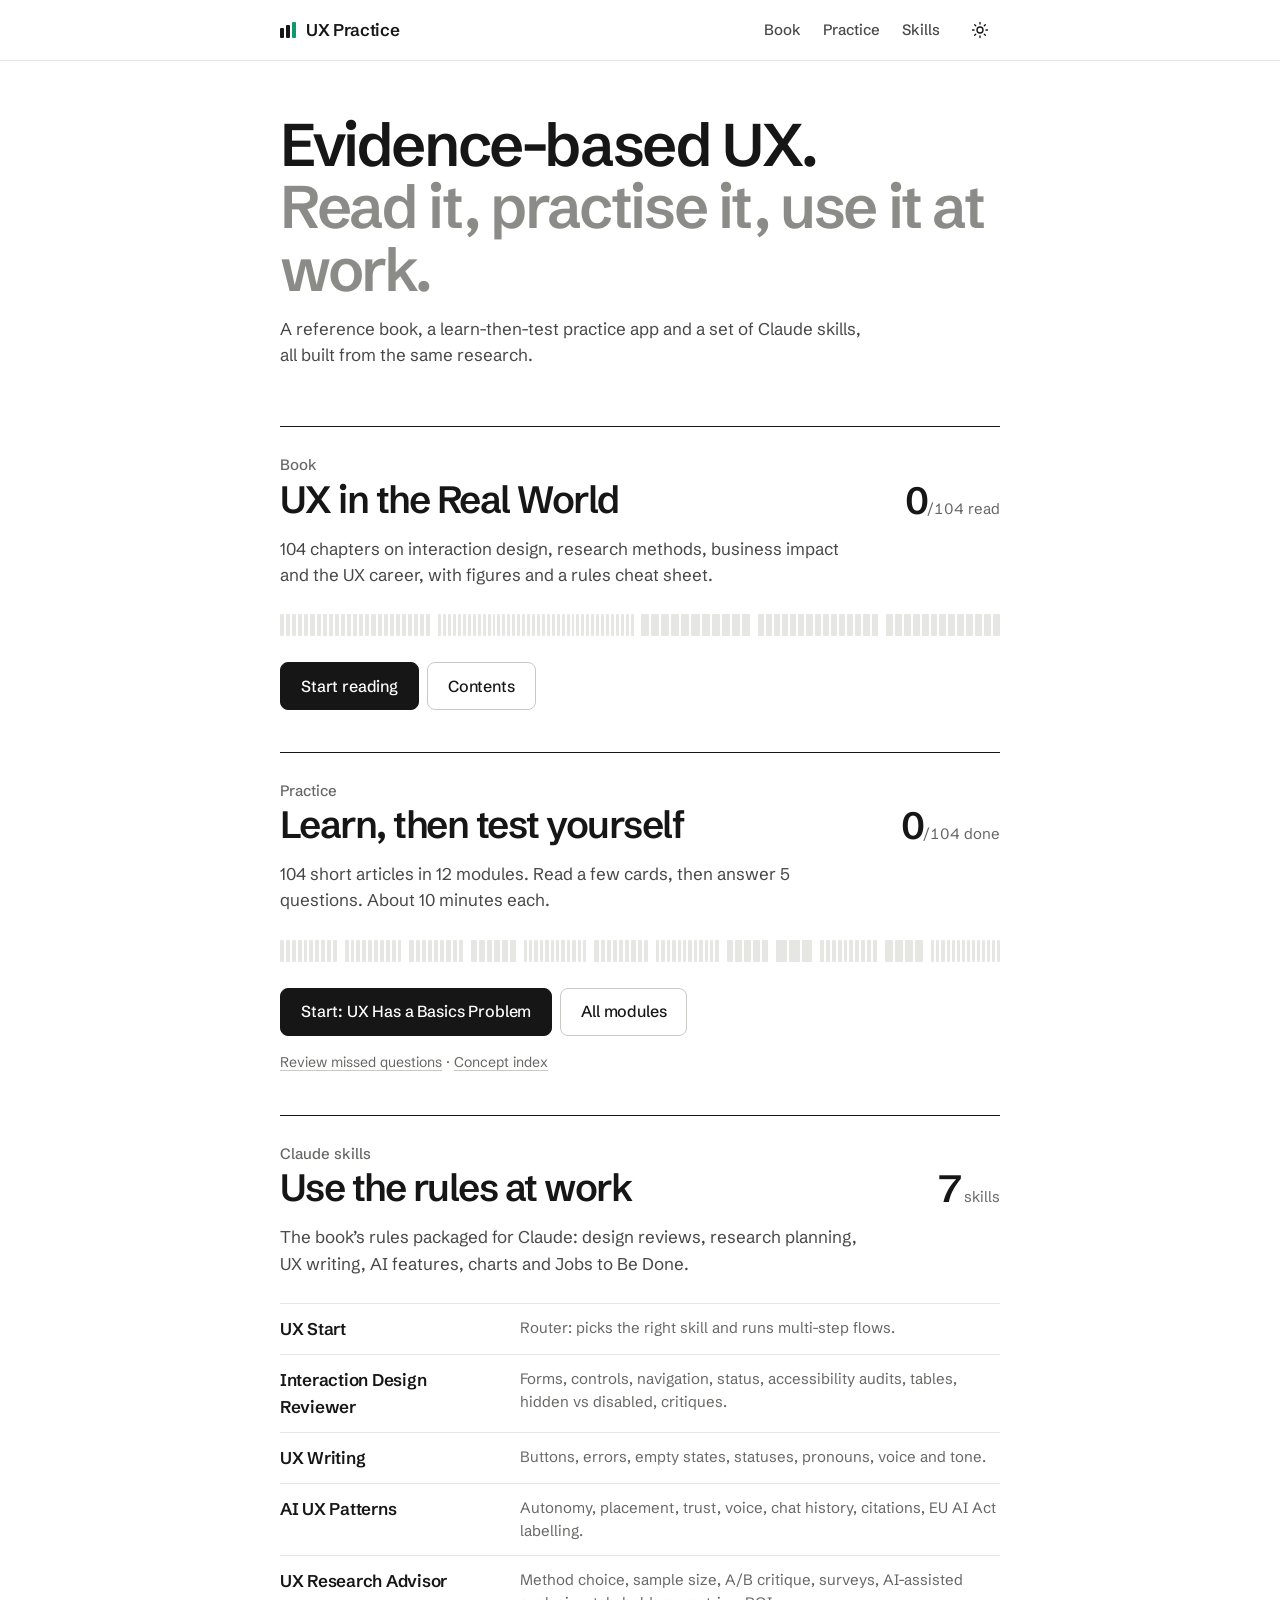
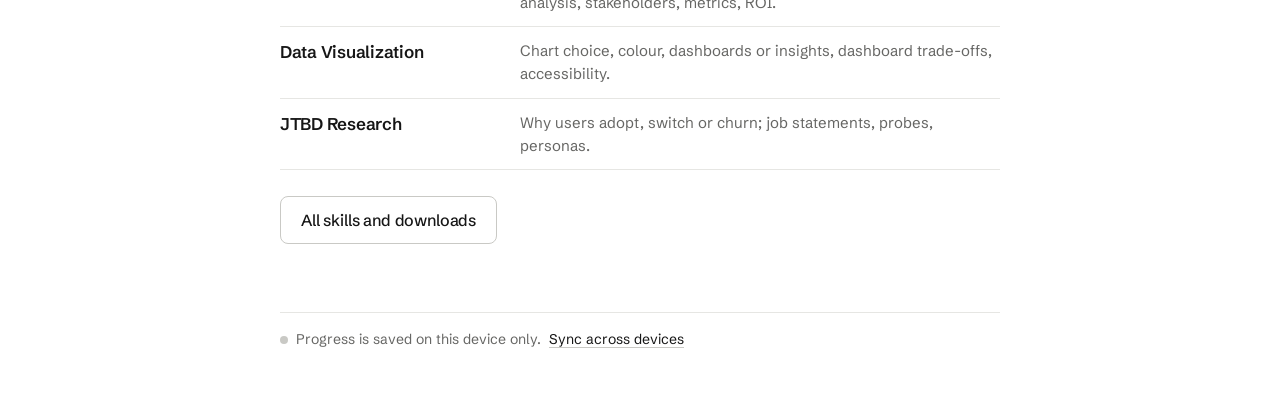
==== commit 40f5bfa3: "Landing page, header nav, book reading progress and cross-device sync via a private gist Co-Authored" ====
--- a/index.html
+++ b/index.html
@@ -3,7 +3,7 @@
 <head>
 <meta charset="utf-8">
 <meta name="viewport" content="width=device-width, initial-scale=1, viewport-fit=cover">
-<title>UX Practice</title>
+<title>UX Practice — book, practice and skills</title>
 <meta name="robots" content="noindex, nofollow">
 <meta name="theme-color" content="#ffffff" media="(prefers-color-scheme: light)">
 <meta name="theme-color" content="#141514" media="(prefers-color-scheme: dark)">
@@ -19,8 +19,12 @@
 <header class="top">
   <div class="top-in">
     <a class="brand" href="#/" aria-label="UX Practice, home"><span class="mark" aria-hidden="true"><i></i><i></i><i></i></span><span>UX Practice</span></a>
+    <nav class="topnav" aria-label="Main">
+      <a href="book/ux-in-the-real-world.html" data-nav="book">Book</a>
+      <a href="#/practice" data-nav="practice">Practice</a>
+      <a href="#/library" data-nav="skills">Skills</a>
+    </nav>
     <div class="top-r">
-      <div class="progress-summary" id="rank" aria-live="polite"></div>
       <button class="theme" id="theme" type="button" aria-label="Switch colour theme">
         <svg class="ico sun" viewBox="0 0 24 24" fill="none" stroke="currentColor" stroke-width="1.8" stroke-linecap="round" aria-hidden="true"><circle cx="12" cy="12" r="4"/><path d="M12 2v2M12 20v2M4.9 4.9l1.4 1.4M17.7 17.7l1.4 1.4M2 12h2M20 12h2M4.9 19.1l1.4-1.4M17.7 6.3l1.4-1.4"/></svg>
         <svg class="ico moon" viewBox="0 0 24 24" fill="none" stroke="currentColor" stroke-width="1.8" stroke-linecap="round" stroke-linejoin="round" aria-hidden="true"><path d="M20 14.5A8 8 0 0 1 9.5 4a8 8 0 1 0 10.5 10.5z"/></svg>
@@ -29,6 +33,7 @@
   </div>
 </header>
 <main id="app" tabindex="-1"></main>
+<script src="sync.js"></script>
 <script src="app.js"></script>
 </body>
 </html>
--- a/style.css
+++ b/style.css
@@ -225,3 +225,58 @@
 .backup-section{margin:var(--phi-2) 0 0;padding:0}
 .backup-section summary{cursor:pointer;padding:8px 0}
 .danger{color:var(--ink)}
+
+/* header nav */
+.top-in{gap:8px}
+.topnav{display:flex;gap:2px;margin-left:auto;margin-right:2px}
+.topnav a{display:inline-flex;align-items:center;min-height:40px;padding:0 10px;border-radius:var(--r-md);color:var(--ink-soft);text-decoration:none;font-size:.9375rem;font-weight:500}
+.topnav a:hover{color:var(--ink);background:var(--surface)}
+.topnav a[aria-current="page"]{color:var(--ink);box-shadow:inset 0 -2px 0 var(--ink);border-radius:0}
+@media (max-width:420px){.brand span:last-child{display:none}.topnav a{padding:0 8px}}
+
+/* landing */
+.hero{padding:var(--phi-2) 0 var(--phi-3)}
+.hero h1{font-size:clamp(2.25rem,7.4vw,3.75rem);margin:0 0 var(--phi-1);max-width:20ch}
+.door{padding:var(--phi-2) 0 var(--phi-3);border-top:1px solid var(--ink)}
+.door-head{display:flex;justify-content:space-between;align-items:flex-end;gap:16px}
+.door-kind{margin:0 0 2px;font-size:.9375rem;font-weight:500;color:var(--ink-faint)}
+.door h2{margin:0;font-size:clamp(1.75rem,5vw,2.375rem);line-height:1.08;letter-spacing:-.04em}
+.door-count{margin:0;white-space:nowrap;font-size:clamp(1.75rem,5vw,2.375rem);font-weight:600;letter-spacing:-.04em;line-height:1}
+.door-count b{font-weight:600}
+.door-count b.done{color:var(--out-text)}
+.door-count small{font-size:.9375rem;font-weight:400;color:var(--ink-faint);letter-spacing:0}
+.door-sub{color:var(--ink-soft);max-width:58ch;margin:var(--phi-1) 0 var(--phi-2)}
+.door-actions{margin-top:var(--phi-2);gap:8px}
+.door-where{margin:var(--phi-1) 0 0}
+.door-where b{color:var(--ink);font-weight:600}
+.door-where a{color:var(--ink-faint)}
+.strip.grouped{gap:8px;height:22px}
+.strip.grouped .grp{display:flex;gap:2px;flex:1 1 auto;min-width:0}
+.strip.grouped i{min-width:1px;border-radius:1px}
+.strip i.cur{background:var(--ink)}
+.skill-list{list-style:none;margin:0;padding:0;border-top:1px solid var(--line)}
+.skill-list a{display:grid;grid-template-columns:minmax(9rem,14rem) 1fr;gap:4px 16px;padding:12px 0;border-bottom:1px solid var(--line);text-decoration:none;color:var(--ink)}
+.skill-list a:hover b{text-decoration:underline;text-underline-offset:4px;text-decoration-thickness:1px}
+.skill-list b{font-weight:600;letter-spacing:-.015em}
+.skill-list span{color:var(--ink-faint);font-size:.9375rem}
+@media (max-width:560px){.skill-list a{grid-template-columns:1fr}}
+
+/* sync */
+.syncline{display:flex;flex-wrap:wrap;align-items:center;gap:4px 8px;margin:var(--phi-2) 0 0;padding-top:var(--phi-1);border-top:1px solid var(--line);font-size:.875rem;color:var(--ink-faint)}
+.syncline a{color:var(--ink)}
+.sdot{width:8px;height:8px;border-radius:50%;background:var(--line-strong);flex:none;display:inline-block}
+.sdot.ok,.sdot.idle{background:var(--out)}
+.sdot.syncing{background:var(--ink-faint);animation:pulse 1s ease-in-out infinite alternate}
+.sdot.error{background:transparent;box-shadow:inset 0 0 0 2px var(--ink)}
+@keyframes pulse{to{opacity:.3}}
+.sync-panel{margin:var(--phi-1) 0 var(--phi-2)}
+.sync-state{display:flex;align-items:center;gap:8px;margin:0 0 4px;font-weight:600;font-size:1.0625rem}
+.steps{list-style:none;counter-reset:st;margin:var(--phi-2) 0;padding:0}
+.steps>li{counter-increment:st;display:grid;grid-template-columns:2.6rem 1fr;padding:var(--phi-2) 0;border-top:1px solid var(--line)}
+.steps>li::before{content:counter(st);font-size:.9375rem;color:var(--ink-faint);font-variant-numeric:tabular-nums;padding-top:.15rem}
+.steps>li>*{grid-column:2;justify-self:start}
+.steps>li>form{justify-self:stretch}
+.steps h3{margin:0 0 4px}
+.steps p{color:var(--ink-soft);margin:0 0 12px;max-width:58ch}
+.sync-form{display:flex;gap:8px;flex-wrap:wrap}
+.sync-form .idxfilter{margin:0;flex:1 1 16rem;font-family:ui-monospace,"SF Mono",Menlo,monospace;font-size:.9375rem}
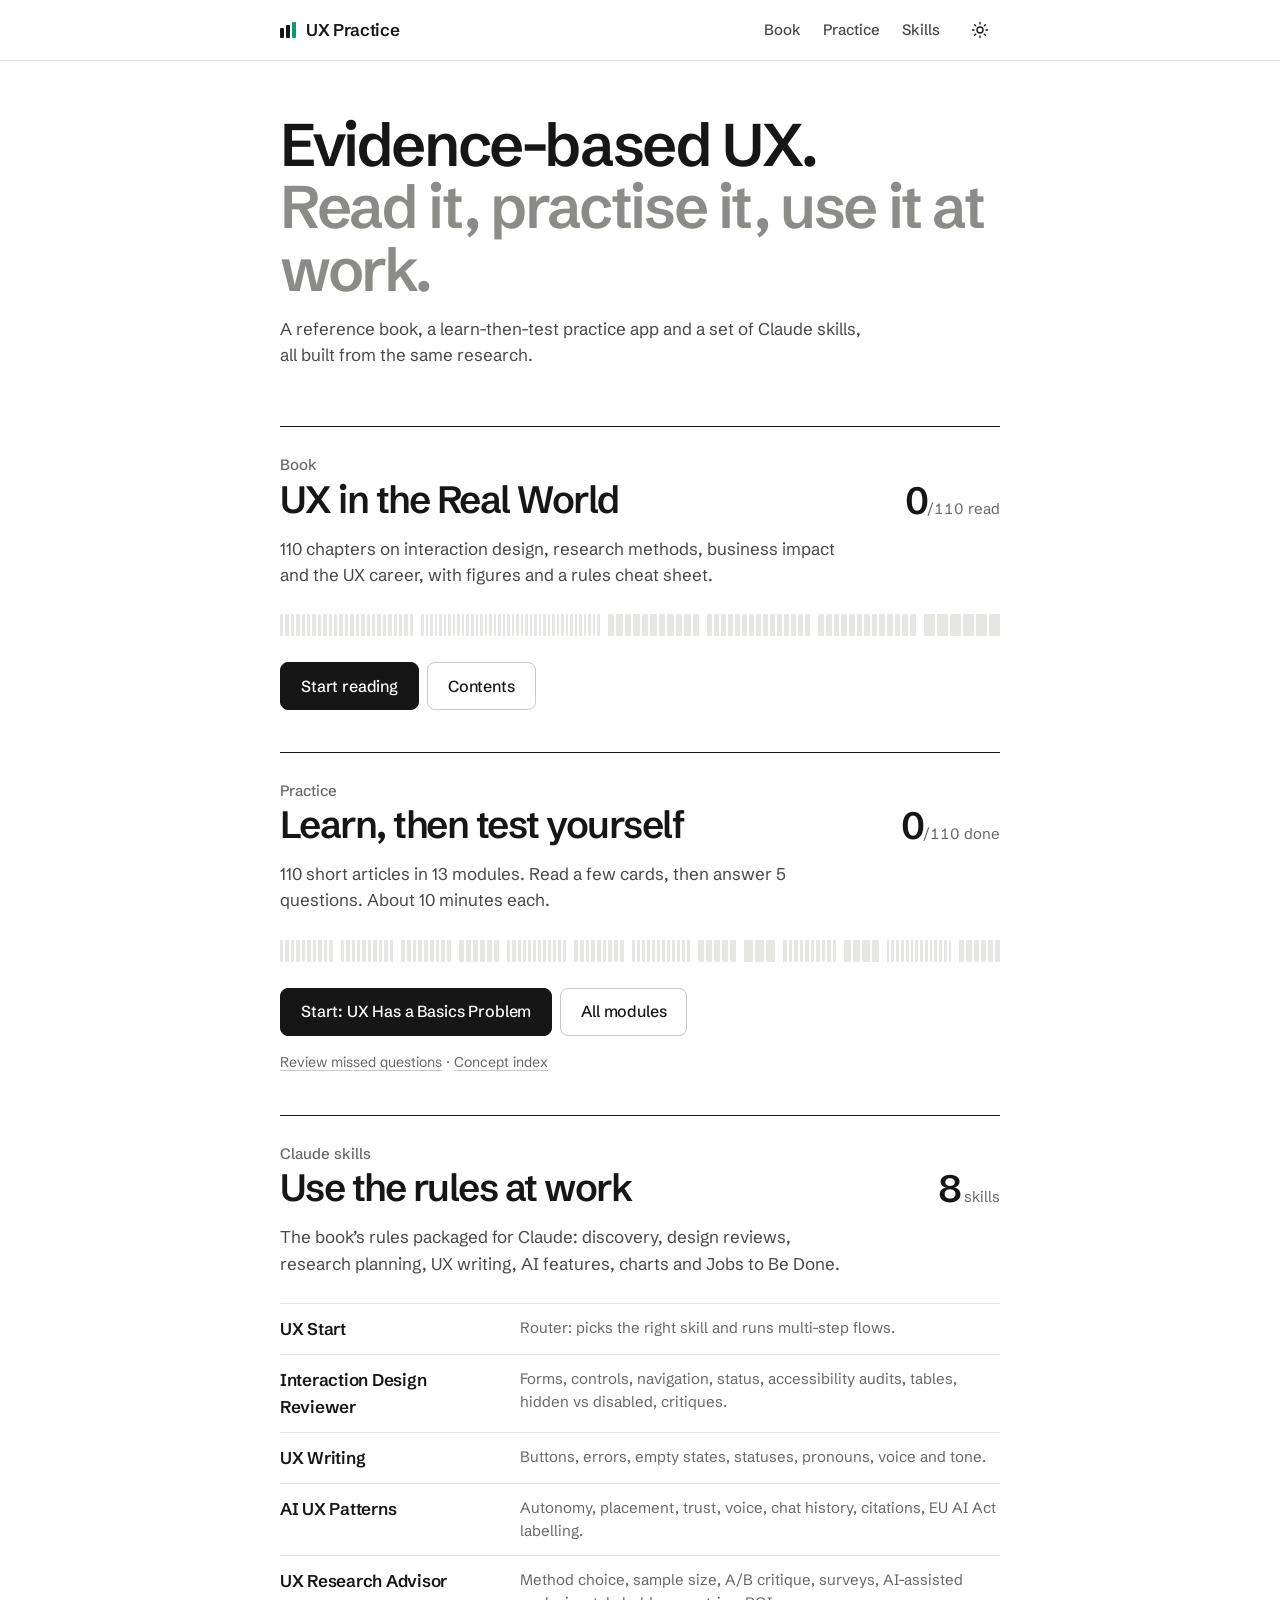
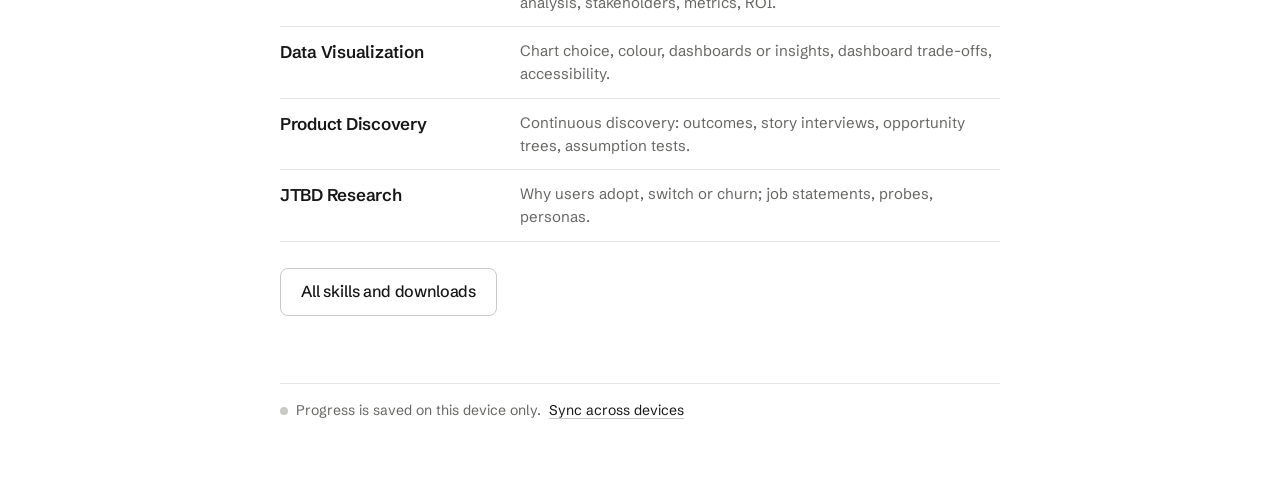
==== commit d719b16f: "Add continuous discovery: book Part VI (6 chapters), practice module, product-discovery skill Co-Aut" ====
--- a/index.html
+++ b/index.html
@@ -12,8 +12,8 @@
 <link rel="icon" href="data:image/svg+xml,<svg xmlns='http://www.w3.org/2000/svg' viewBox='0 0 32 32'><rect width='32' height='32' rx='7' fill='%23161616'/><rect x='7' y='15' width='5' height='10' fill='%23fff'/><rect x='13.5' y='11' width='5' height='14' fill='%23fff'/><rect x='20' y='7' width='5' height='18' fill='%230e9a68'/></svg>">
 <script>try{var t=localStorage.getItem('uxp-theme');if(t==='dark'||t==='light')document.documentElement.setAttribute('data-theme',t)}catch(e){}</script>
 <link rel="preload" href="fonts/schibsted-grotesk-latin-wght-normal.woff2" as="font" type="font/woff2" crossorigin>
-<link rel="stylesheet" href="tokens.css">
-<link rel="stylesheet" href="style.css">
+<link rel="stylesheet" href="tokens.css?v=20261119">
+<link rel="stylesheet" href="style.css?v=20261119">
 </head>
 <body>
 <header class="top">
@@ -33,7 +33,7 @@
   </div>
 </header>
 <main id="app" tabindex="-1"></main>
-<script src="sync.js"></script>
-<script src="app.js"></script>
+<script src="sync.js?v=20261119"></script>
+<script src="app.js?v=20261119"></script>
 </body>
 </html>
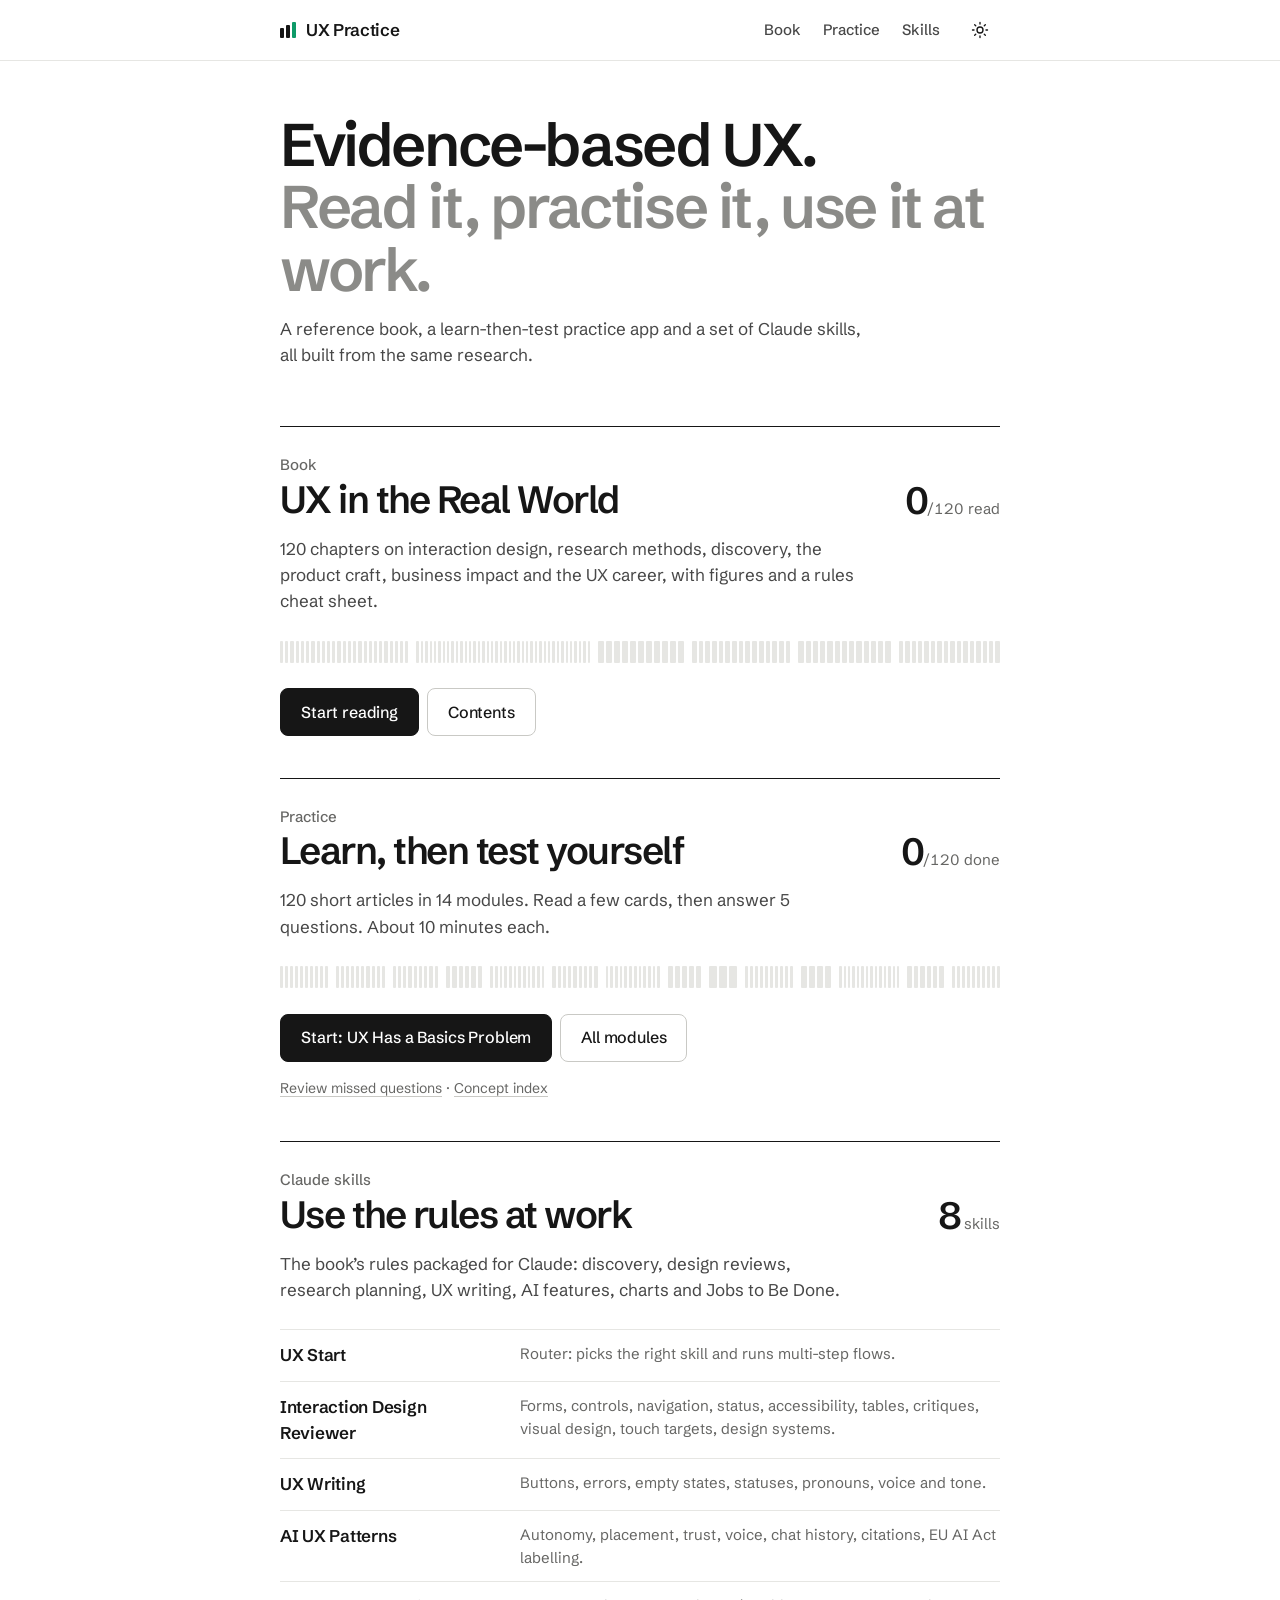
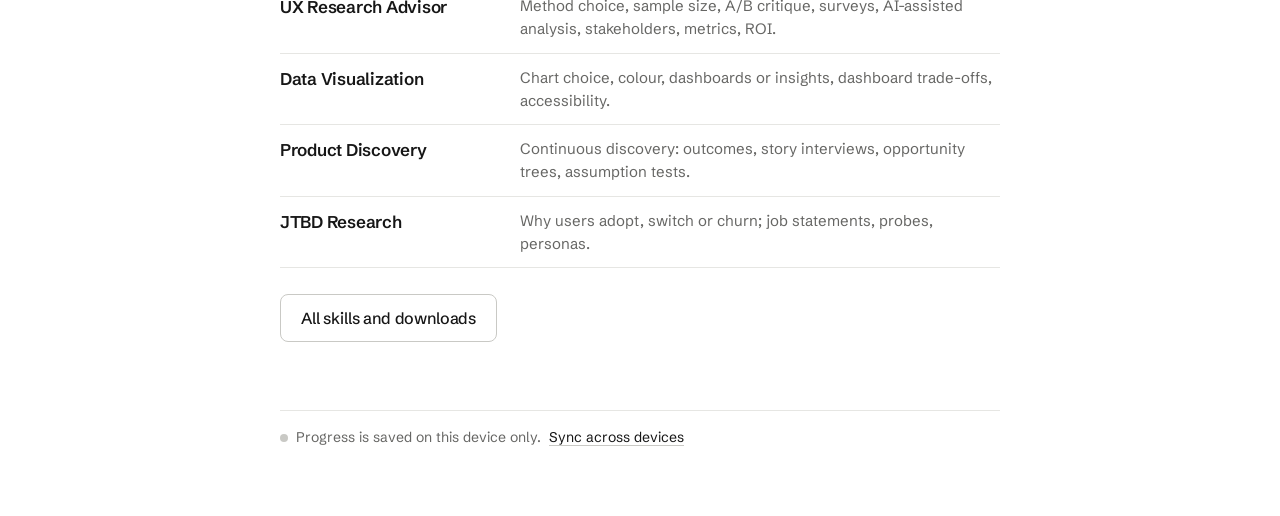
==== commit ecefd2b2: "Add the product craft: 10 Part VI chapters, Product Craft practice module, design-reviewer reference" ====
--- a/index.html
+++ b/index.html
@@ -12,8 +12,8 @@
 <link rel="icon" href="data:image/svg+xml,<svg xmlns='http://www.w3.org/2000/svg' viewBox='0 0 32 32'><rect width='32' height='32' rx='7' fill='%23161616'/><rect x='7' y='15' width='5' height='10' fill='%23fff'/><rect x='13.5' y='11' width='5' height='14' fill='%23fff'/><rect x='20' y='7' width='5' height='18' fill='%230e9a68'/></svg>">
 <script>try{var t=localStorage.getItem('uxp-theme');if(t==='dark'||t==='light')document.documentElement.setAttribute('data-theme',t)}catch(e){}</script>
 <link rel="preload" href="fonts/schibsted-grotesk-latin-wght-normal.woff2" as="font" type="font/woff2" crossorigin>
-<link rel="stylesheet" href="tokens.css?v=20261119">
-<link rel="stylesheet" href="style.css?v=20261119">
+<link rel="stylesheet" href="tokens.css?v=20261120">
+<link rel="stylesheet" href="style.css?v=20261120">
 </head>
 <body>
 <header class="top">
@@ -33,7 +33,7 @@
   </div>
 </header>
 <main id="app" tabindex="-1"></main>
-<script src="sync.js?v=20261119"></script>
-<script src="app.js?v=20261119"></script>
+<script src="sync.js?v=20261120"></script>
+<script src="app.js?v=20261120"></script>
 </body>
 </html>
